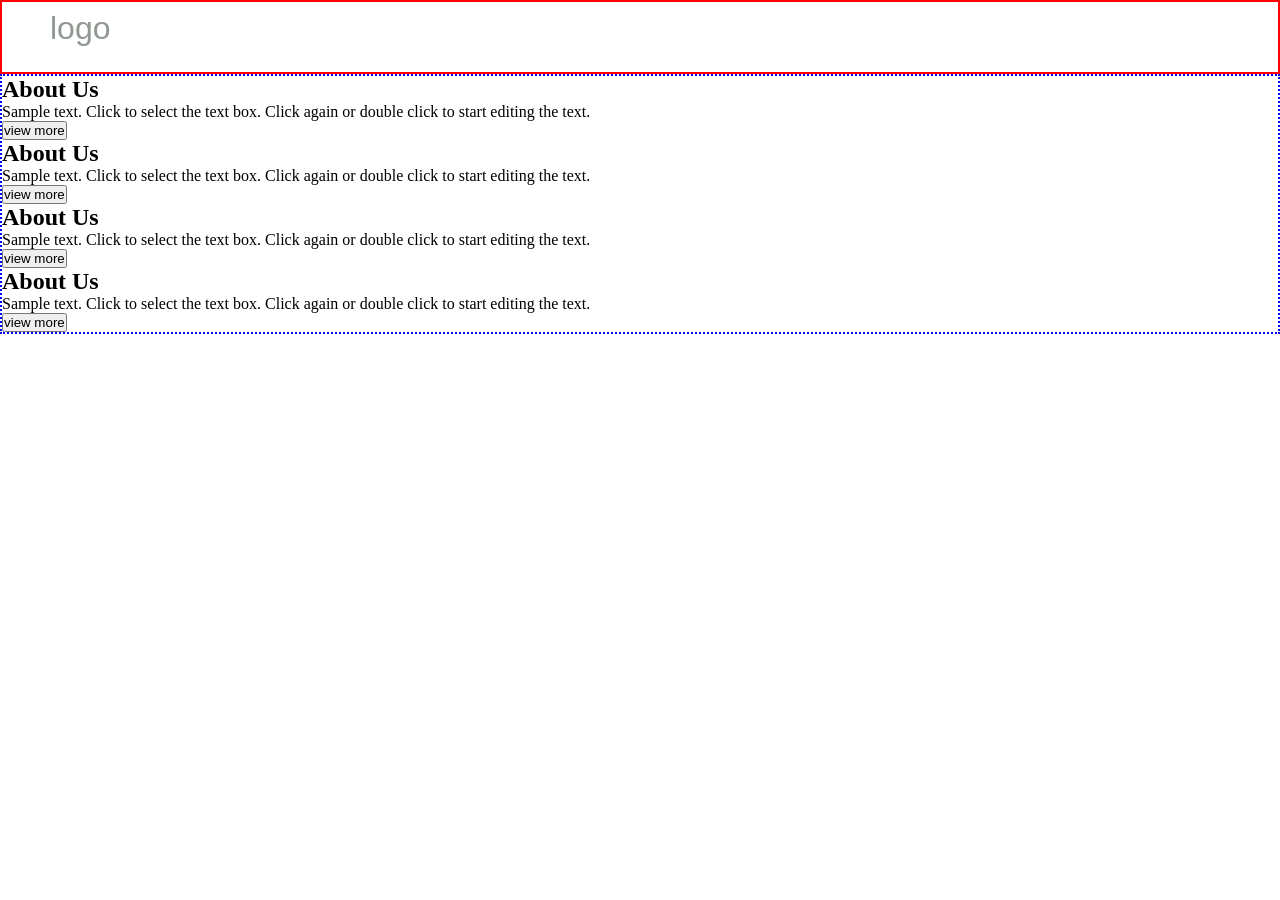
==== index.html @ a4e9d38e "Rename grid.prac.html to index.html" ====
<!DOCTYPE html>
<html lang="en">
<head>
    <meta charset="UTF-8">
    <meta name="viewport" content="width=device-width, initial-scale=1.0">
    <title>Document</title>

    <style>
        *{
          margin: 0;
          padding: 0;
        }
        .logo-box{
          border: 2px solid red;
          height: 70px;
        }
        .logo{
          font-family: 'Segoe UI', Tahoma, Geneva, Verdana, sans-serif;
          font-size: xx-large;
          color: rgb(145, 152, 145);
          padding-left: 3rem; 
          padding-top: .5rem;  
        }
        .main-box{
         border: 2px dotted blue;
         display: grid;
        }



    </style>
</head>
<body>
    <div class="logo-box">
        <p class="logo">
            logo
        </p>
    </div>
    <div class="main-box">
           <div class="image"> 
           </div>
           <div class="work-space">
             <h2>
                 About Us
             </h2>
             <p>
                 Sample text. Click to select the text box. Click again or double click to start editing the text.
             </p>
             <button>
                 view more
             </button>
           </div>
           <div class="work-space">
             <h2>
                 About Us
             </h2>
             <p>
                 Sample text. Click to select the text box. Click again or double click to start editing the text.
             </p>
             <button>
                 view more
             </button>
           </div>
           <div class="work-space">
             <h2>
                 About Us
             </h2>
             <p>
                 Sample text. Click to select the text box. Click again or double click to start editing the text.
             </p>
             <button>
                 view more
             </button>
           </div>
           <div class="work-space">
             <h2>
                 About Us
             </h2>
             <p>
                 Sample text. Click to select the text box. Click again or double click to start editing the text.
             </p>
             <button>
                 view more
             </button>
           </div>
    </div>
</body>
</html>
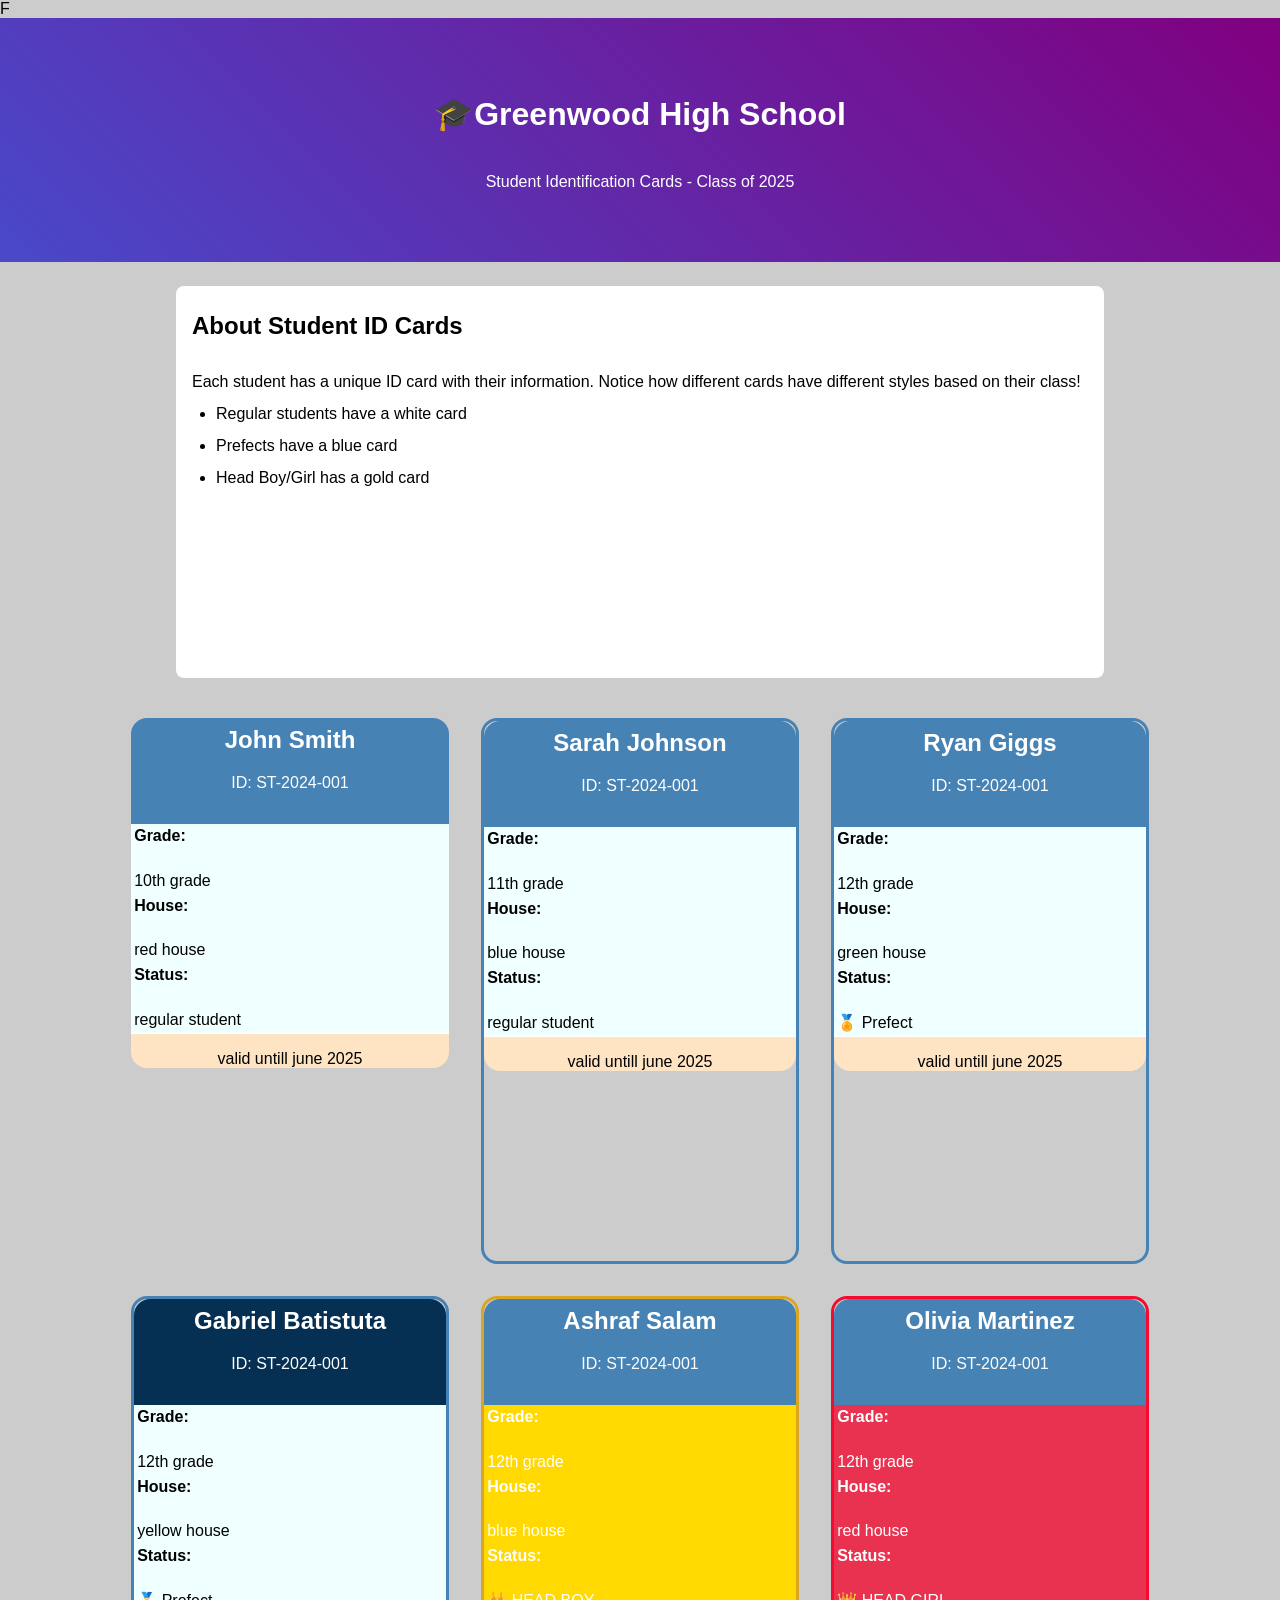
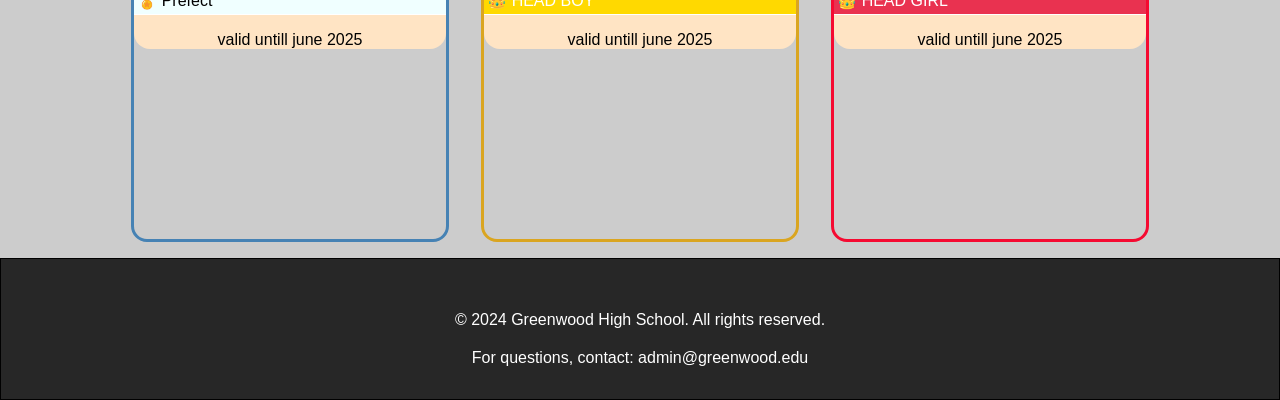
==== commit 606319d6: "Rename practice..html to index.html" ====
--- a/index.html
+++ b/index.html
@@ -1,88 +1,243 @@
 <!DOCTYPE html>
 <html lang="en">
+
 <head>
     <meta charset="UTF-8">
     <meta name="viewport" content="width=device-width, initial-scale=1.0">
-    <title>Document</title>
-
-    <style>
-        *{
-          margin: 0;
-          padding: 0;
-        }
-        .logo-box{
-          border: 2px solid red;
-          height: 70px;
-        }
-        .logo{
-          font-family: 'Segoe UI', Tahoma, Geneva, Verdana, sans-serif;
-          font-size: xx-large;
-          color: rgb(145, 152, 145);
-          padding-left: 3rem; 
-          padding-top: .5rem;  
-        }
-        .main-box{
-         border: 2px dotted blue;
-         display: grid;
-        }
-
-
-
-    </style>
+    <link rel="stylesheet" href="./practice.css">
+    <title>class practice</title>
 </head>
+
 <body>
-    <div class="logo-box">
-        <p class="logo">
-            logo
-        </p>
+F
+    <!-- part 1 starts here -->
+    <header>
+        <h1>🎓Greenwood High School</h1>
+        <p>
+            Student Identification Cards - Class of 2025
+        </p>
+    </header>
+    <!-- part 1 ends here -->
+
+    <!-- part 2 starts here -->
+    <div class="students-id-cards">
+        <h2>About Student ID Cards </h2>
+        <p>
+            Each student has a unique ID card with their information. Notice how different cards have different styles
+            based on their class!
+        </p>
+        <ul>
+            <li>Regular students have a white card</li>
+            <li>Prefects have a blue card</li>
+            <li>Head Boy/Girl has a gold card</li>
+        </ul>
     </div>
-    <div class="main-box">
-           <div class="image"> 
-           </div>
-           <div class="work-space">
-             <h2>
-                 About Us
-             </h2>
-             <p>
-                 Sample text. Click to select the text box. Click again or double click to start editing the text.
-             </p>
-             <button>
-                 view more
-             </button>
-           </div>
-           <div class="work-space">
-             <h2>
-                 About Us
-             </h2>
-             <p>
-                 Sample text. Click to select the text box. Click again or double click to start editing the text.
-             </p>
-             <button>
-                 view more
-             </button>
-           </div>
-           <div class="work-space">
-             <h2>
-                 About Us
-             </h2>
-             <p>
-                 Sample text. Click to select the text box. Click again or double click to start editing the text.
-             </p>
-             <button>
-                 view more
-             </button>
-           </div>
-           <div class="work-space">
-             <h2>
-                 About Us
-             </h2>
-             <p>
-                 Sample text. Click to select the text box. Click again or double click to start editing the text.
-             </p>
-             <button>
-                 view more
-             </button>
-           </div>
-    </div>
+    <!-- part 2 ends here -->
+
+    <div class="id-cards-grid">
+        <div id="id-cards-grid-content1">
+            <div class="id-cards-header1">
+              <h2>
+                John Smith
+              </h2>
+                <p>
+                    ID: ST-2024-001
+                </p>              
+            </div>
+            <div class="id-cards-body id-cards-body1">
+                <b> Grade:</b>
+                <p>10th grade
+                </p>
+                  <b>House:
+                  </b>
+                <p>red house
+                </p>
+                  <b>Status:</b>
+                <p>
+                    regular student
+                </p>
+               
+                  
+            </div>
+             <div id="footer">
+                    valid untill june 2025
+                </div>
+        </div>
+          <div id="id-cards-grid-content2">
+            <div class="id-cards-header2">
+              <h2>
+                Sarah Johnson
+              </h2>
+                <p>
+                    ID: ST-2024-001
+                </p>              
+            </div>
+            <div class="id-cards-body  id-cards-body2">
+                <b> Grade:</b>
+                <p>11th grade
+                </p>
+                  <b>House:
+                  </b>
+                <p>blue house
+                </p>
+                  <b>
+                    Status:
+                </b>
+                <p>
+                    regular student
+                </p>
+               
+                  
+            </div>
+             <div id="footer">
+                    valid untill june 2025
+                </div>
+        </div>
+          <div id="id-cards-grid-content3">
+            <div class="id-cards-header3">
+              <h2>
+                Ryan Giggs
+              </h2>
+                <p>
+                    ID: ST-2024-001
+                </p>              
+            </div>
+            <div class="id-cards-body  id-cards-body3">
+                <b> Grade:</b>
+                <p>12th grade
+                </p>
+                  <b>House:
+                  </b>
+                <p>green house
+                </p>
+                  <b>
+                    Status:
+                </b>
+                <p>
+                    🏅 Prefect
+                </p>
+               
+                  
+            </div>
+             <div id="footer">
+                    valid untill june 2025
+                </div>
+        </div>
+          <div id="id-cards-grid-content4">
+            <div class="id-cards-header4">
+              <h2>
+                Gabriel Batistuta
+              </h2>
+                <p>
+                    ID: ST-2024-001
+                </p>              
+            </div>
+            <div class="id-cards-body  id-cards-body4">
+                <b> Grade:</b>
+                <p>12th grade</p>
+                  <b>House:
+                  </b>
+                <p>yellow house
+                </p>
+                  <b>
+                    Status:
+                </b>
+                <p>
+                    🏅 Prefect
+                </p>
+               
+                  
+            </div>
+             <div id="footer">
+                    valid untill june 2025
+                </div>
+        </div>
+          <div id="id-cards-grid-content5">
+            <div class="id-cards-header5">
+              <h2>
+                Ashraf Salam
+              </h2>
+                <p>
+                    ID: ST-2024-001
+                </p>              
+            </div>
+            <div class="id-cards-body id-cards-body5 ">
+                <b> Grade:</b>
+                <p>12th grade
+                </p>
+                  <b>House:
+                  </b>
+                <p>blue house
+                </p>
+                  <b>
+                    Status:
+                </b>
+                <p>
+                    👑 HEAD BOY
+                </p>
+              
+                  
+            </div>
+              <div id="footer">
+                    valid untill june 2025
+                </div>
+        </div>
+          <div id="id-cards-grid-content6">
+            <div class="id-cards-header6">
+              <h2>
+                Olivia Martinez
+              </h2>
+                <p>
+                    ID: ST-2024-001
+                </p>              
+            </div>
+            <div class="id-cards-body id-cards-body6">
+                <b> Grade:</b>
+                <p>12th grade
+                </p>
+                  <b>House:
+                  </b>
+                <p>red house
+                </p>
+                  <b>
+                    Status:
+                </b>
+                <p>
+                    👑 HEAD GIRL
+                </p>
+                
+            </div>
+            <div id="footer">
+                    valid untill june 2025
+                </div>
+                  
+        </div>
+    </div> 
+
+
+    <!-- <nav>
+      <img src="./monkey-d-luffy-red-3840x2160-24473.png" alt="">
+      <ul>
+        <li>our service</li>
+        <li>contact us</li>
+        <li>about us</li>
+      </ul>
+
+      <button>
+        student login
+      </button>
+
+    </nav> -->
+    
+
+    <footer>
+        <p>
+            © 2024 Greenwood High School. All rights reserved. 
+        </p>
+        <p>
+            For questions, contact: admin@greenwood.edu
+        </p>
+    </footer>
 </body>
+
 </html>
--- a/practice.css
+++ b/practice.css
@@ -0,0 +1,159 @@
+*{
+    margin: 0;
+    padding: 0;
+}
+
+body{
+    background-color: #ccc;
+   font-family:Verdana, Geneva, Tahoma, sans-serif;
+}
+
+header{
+    background: linear-gradient(45deg,rgb(73, 73, 202),purple);
+    padding: 2rem;
+    text-align: center;
+    color: white;
+    height: 20vh;
+    line-height: 2;
+    place-content: center;
+    box-shadow:5px,5px,5px,5px rgb(0, 0, 0,0.9);
+}
+
+p{
+    padding-top: 20px;
+}
+
+.students-id-cards{
+    width: 70%;
+    margin:1.5rem auto;
+    background-color: white;
+    height: 40vh;
+    border-radius: .5rem;
+    padding: 1rem;
+    line-height: 2;
+}
+
+.students-id-cards p{
+    padding-top: 1rem;
+}
+
+.students-id-cards ul{
+    margin-left: 1.5rem;
+}
+
+.id-cards-grid{
+    display: grid;
+    grid-template-columns: repeat(3, 350px);
+    justify-content: center;
+}
+
+#id-cards-grid-content1,
+#id-cards-grid-content2,
+#id-cards-grid-content3,
+#id-cards-grid-content4,
+#id-cards-grid-content5,
+#id-cards-grid-content6{
+    margin: 1rem;
+    height: 60vh;
+    border-radius: 1rem;
+}
+
+#id-cards-grid-content2,
+#id-cards-grid-content3,
+#id-cards-grid-content4{
+    border: 3px solid steelblue;
+}
+
+
+.id-cards-header1,
+.id-cards-header2,
+.id-cards-header3,
+.id-cards-header5,
+.id-cards-header6{
+    background-color: steelblue;
+    margin: auto;
+    padding: 2rem;
+    text-align: center;
+    padding-top: .5rem;
+    color: white;
+    border-radius: 1rem 1rem 0 0;
+}
+
+.id-cards-header4{
+     background-color: rgb(6, 48, 83);
+    margin: auto;
+    padding: 2rem;
+    text-align: center;
+    padding-top: .5rem;
+    color: white;
+    border-radius: 1rem 1rem 0 0;
+}
+
+.id-cards-body{
+    padding-left: .2rem;
+    line-height: 1.55;
+}
+
+.id-cards-body1,.id-cards-body2,.id-cards-body3,.id-cards-body4{
+    background-color: azure;
+}
+
+
+
+.id-cards-body5{
+    background-color: rgb(255, 217, 0);
+    color: white;
+}
+#id-cards-grid-content5{
+    border: 3px solid goldenrod;
+}
+
+.id-cards-body6{
+    background-color: rgb(233, 50, 80);
+    color: white;
+}
+#id-cards-grid-content6{
+    border: 3px solid rgb(245, 10, 49);
+}
+
+#footer{
+    border-top: .5px solid white;
+    background-color: bisque;
+    height: fit-content;
+    padding-top: 1rem;
+    border-radius: 0 0 1rem 1rem;
+    text-align: center;
+}
+
+footer{
+    border: 1px solid black;
+    text-align: center;
+    padding: 2rem;
+    color: white;
+    background-color: rgba(0, 0, 0, 0.806);
+}
+
+/* nav{
+   border-radius: 1rem 1rem 1rem 1rem;
+    display: flex;
+    justify-content: space-between;
+    background: linear-gradient(40deg,blue,purple);
+    align-items: center;
+}
+
+img{
+    width: 100px;
+    
+}
+button{
+    width: 140px;
+    height: 40px;
+    border-radius: 8px;
+    
+}
+ul{
+    display: flex;
+    gap: 120px;
+    list-style: none;
+ 
+} */
